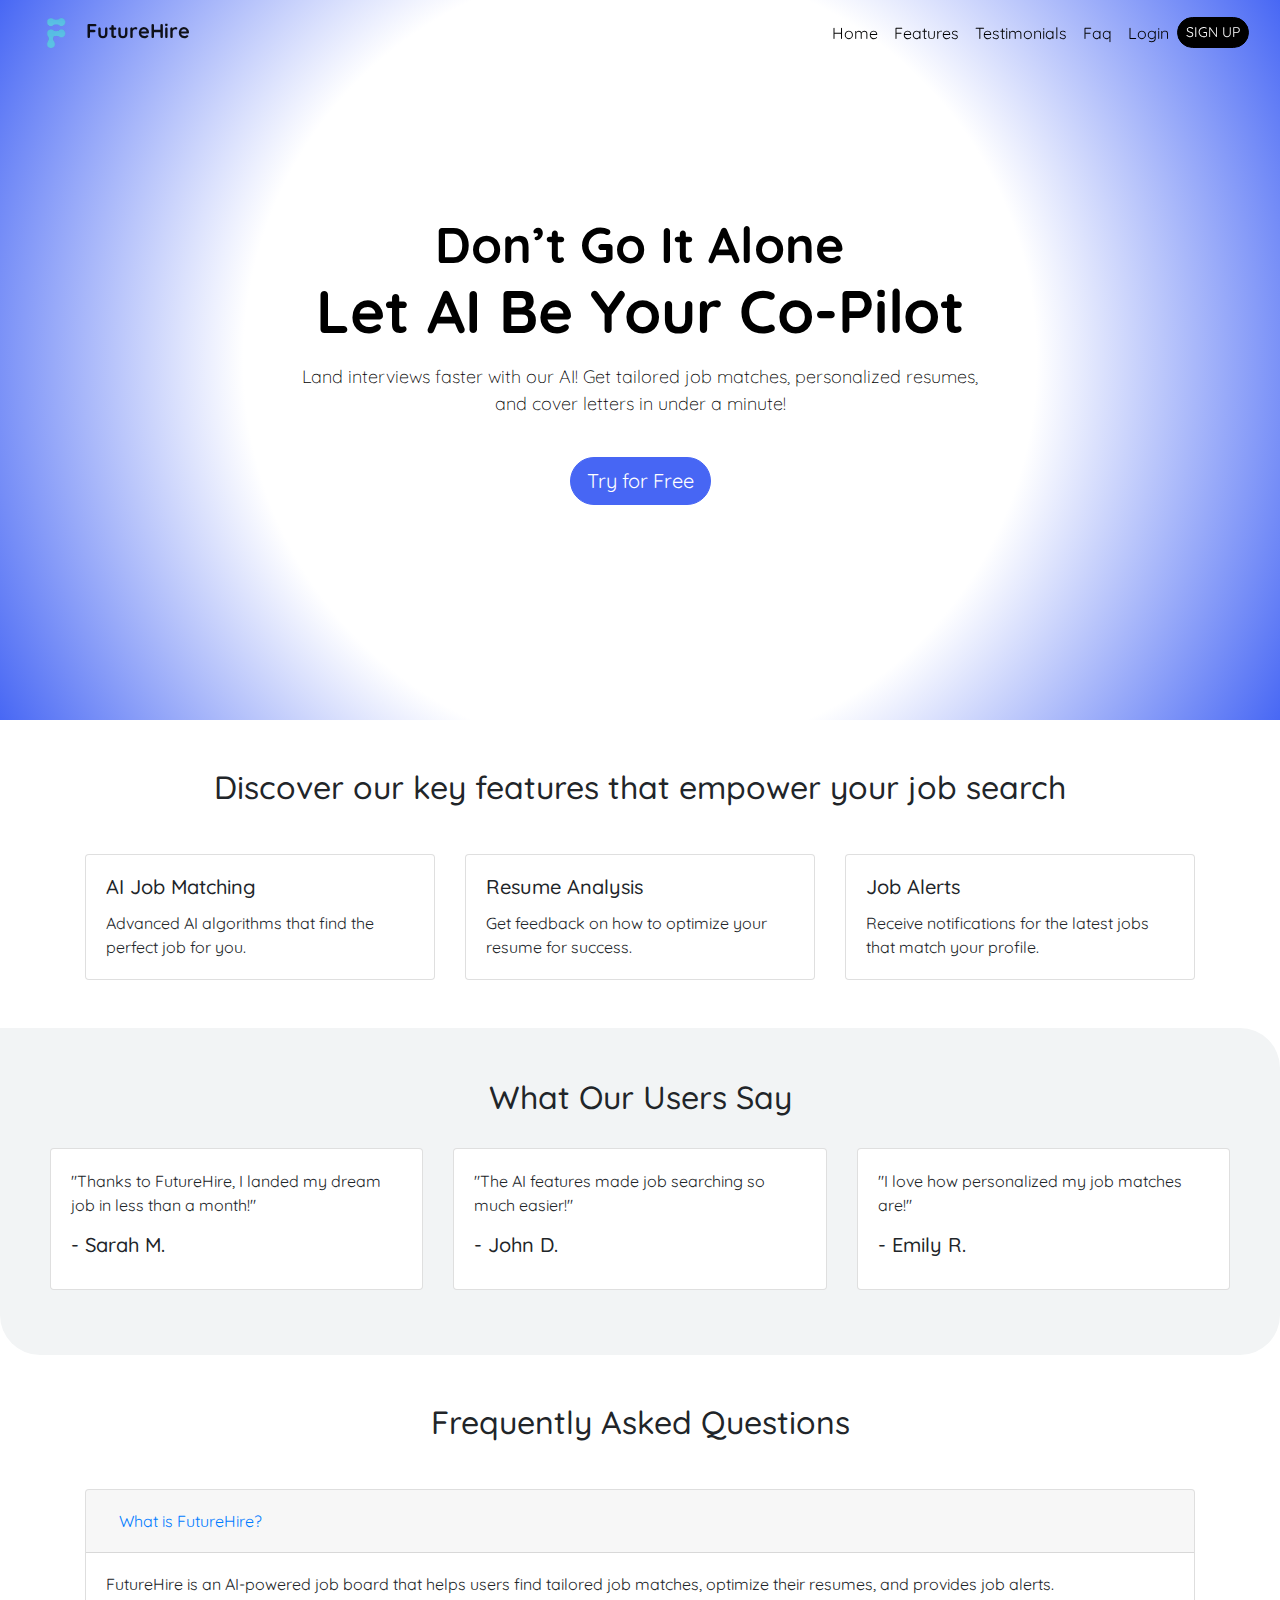
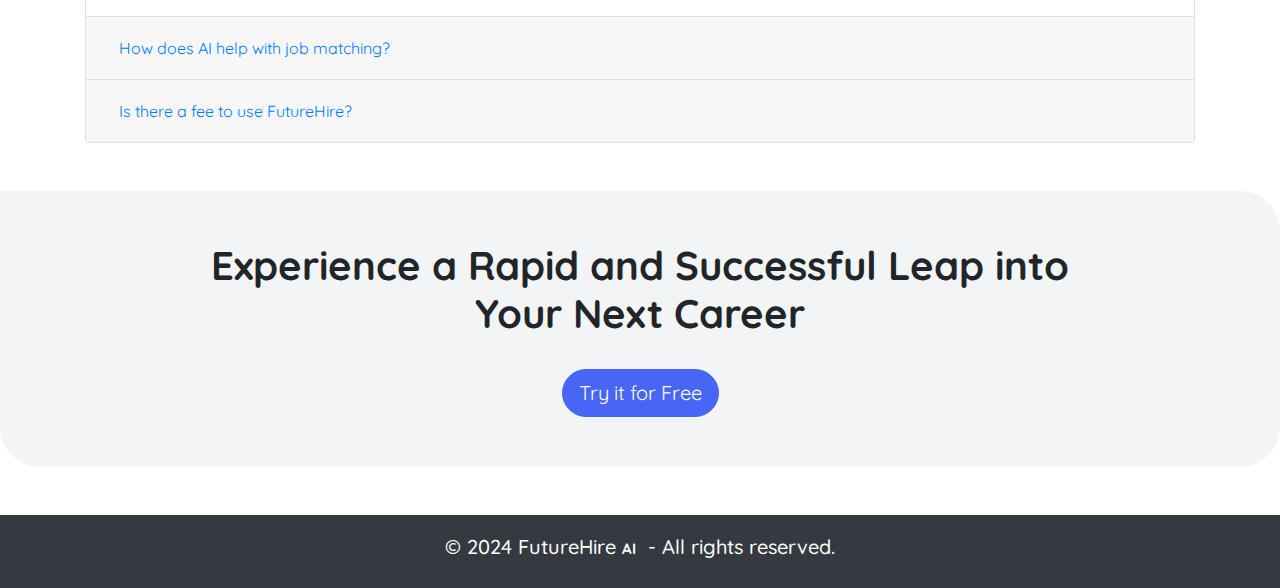
==== index.html @ 9bf900f0 "landing page" ====
<!DOCTYPE html>
<html lang="en">

<head>
    <meta charset="UTF-8">
    <meta name="viewport" content="width=device-width, initial-scale=1.0">
    <title>AI-Powered JobBoard</title>
    <link href="https://stackpath.bootstrapcdn.com/bootstrap/4.5.2/css/bootstrap.min.css" rel="stylesheet">
    <link rel="preconnect" href="https://fonts.googleapis.com">
    <link rel="preconnect" href="https://fonts.gstatic.com" crossorigin>
    <link href="https://fonts.googleapis.com/css2?family=Quicksand:wght@300..700&display=swap" rel="stylesheet">
    <link rel="stylesheet" href="./css/index.css">
</head>

<body>
    <div class="gradient-wrapper">
        <nav id="navbar" class="navbar navbar-expand-lg navbar-light sticky-top fixed-top">
            <div class="container container-nav">
                <a class="navbar-brand" href="#">
                    <img src="./images/logo.png" alt="logo" style="width: 50px; height: auto;">
                    <b>FutureHire</b></a>
                <button class="navbar-toggler" type="button" data-toggle="collapse" data-target="#navbarNav"
                    aria-controls="navbarNav" aria-expanded="false" aria-label="Toggle navigation">
                    <span class="navbar-toggler-icon"></span>
                </button>
                <div class="collapse navbar-collapse" id="navbarNav">
                    <ul class="navbar-nav ml-auto">
                        <li class="nav-item">
                            <a class="nav-link" href="#hero">Home</a>
                        </li>
                        <li class="nav-item">
                            <a class="nav-link" href="#features">Features</a>
                        </li>
                        <li class="nav-item">
                            <a class="nav-link" href="#testimonials">Testimonials</a>
                        </li>
                        <li class="nav-item">
                            <a class="nav-link" href="#faq">Faq</a>
                        </li>
                        <li class="nav-item">
                            <a class="nav-link" href="#">Login</a>
                        </li>
                        <li class="nav-item">
                            <a href="#" class="btn btn-sm rounded-pill mt-1 nav-signup-btn">
                                SIGN UP
                            </a>
                        </li>
                    </ul>
                </div>
            </div>
        </nav>

        <section id="hero" class="hero d-flex justify-content-center align-items-center">
            <div class="container text-center">
                <div class="row">
                    <div class="col-md-1"></div>
                    <div class="col-md">
                        <h1 class="display-4 font-weight-bold" style="font-size: 50px;">
                            Don’t Go It Alone<br>
                            <strong class="extra-bold">Let AI Be Your Co-Pilot</strong>
                        </h1>
                        <p class="lead mt-3" style="font-size: 24px;">
                            Land interviews faster with our AI! Get tailored job matches, personalized resumes, <br> and
                            cover letters in under a minute!
                        </p>
                        <a href="#" class="btn btn-primary btn-lg mt-4 rounded-pill"
                            style="background-color: #4766F4; border-color: #4766F4;">
                            Try for Free
                        </a>
                    </div>
                    <div class="col-md-1"></div>
                </div>
            </div>
        </section>
    </div>

    <section id="features" class="container my-4">
        <h2 class="text-center my-5">
            Discover our key features that empower your job search
        </h2>
        <div class="row">
            <div class="col-md-4">
                <div class="card">
                    <div class="card-body">
                        <h5 class="card-title">AI Job Matching</h5>
                        <p class="card-text">Advanced AI algorithms that find the perfect job for you.</p>
                    </div>
                </div>
            </div>
            <div class="col-md-4">
                <div class="card">
                    <div class="card-body">
                        <h5 class="card-title">Resume Analysis</h5>
                        <p class="card-text">Get feedback on how to optimize your resume for success.</p>
                    </div>
                </div>
            </div>
            <div class="col-md-4">
                <div class="card">
                    <div class="card-body">
                        <h5 class="card-title">Job Alerts</h5>
                        <p class="card-text">Receive notifications for the latest jobs that match your profile.</p>
                    </div>
                </div>
            </div>
        </div>
    </section>


    <section id="testimonials" class="container my-5 custom-container">
        <h2 class="text-center">What Our Users Say</h2>
        <div class="row mt-3">
            <div class="col-md-4 testimonial-card">
                <div class="card">
                    <div class="card-body">
                        <p class="card-text">"Thanks to FutureHire, I landed my dream job in less than a month!"</p>
                        <h5 class="card-title">- Sarah M.</h5>
                    </div>
                </div>
            </div>
            <div class="col-md-4 testimonial-card">
                <div class="card">
                    <div class="card-body">
                        <p class="card-text">"The AI features made job searching so much easier!"</p>
                        <h5 class="card-title">- John D.</h5>
                    </div>
                </div>
            </div>
            <div class="col-md-4 testimonial-card">
                <div class="card">
                    <div class="card-body">
                        <p class="card-text">"I love how personalized my job matches are!"</p>
                        <h5 class="card-title">- Emily R.</h5>
                    </div>
                </div>
            </div>
        </div>
    </section>

    <section id="faq" class="container my-5">
        <h2 class="text-center">Frequently Asked Questions</h2>
        <div class="accordion mt-5" id="faqAccordion">
            <div class="card">
                <div class="card-header faq-header" id="headingOne">
                    <h5 class="mb-0">
                        <button class="btn btn-link" type="button" data-toggle="collapse" data-target="#collapseOne"
                            aria-expanded="true" aria-controls="collapseOne">
                            What is FutureHire?
                        </button>
                    </h5>
                </div>

                <div id="collapseOne" class="collapse show" aria-labelledby="headingOne" data-parent="#faqAccordion">
                    <div class="card-body">
                        FutureHire is an AI-powered job board that helps users find tailored job matches, optimize their
                        resumes,
                        and provides job alerts.
                    </div>
                </div>
            </div>
            <div class="card">
                <div class="card-header faq-header" id="headingTwo">
                    <h5 class="mb-0">
                        <button class="btn btn-link collapsed" type="button" data-toggle="collapse"
                            data-target="#collapseTwo" aria-expanded="false" aria-controls="collapseTwo">
                            How does AI help with job matching?
                        </button>
                    </h5>
                </div>
                <div id="collapseTwo" class="collapse" aria-labelledby="headingTwo" data-parent="#faqAccordion">
                    <div class="card-body">
                        Our AI algorithms analyze your profile and match you with job opportunities that fit your skills
                        and
                        preferences.
                    </div>
                </div>
            </div>
            <div class="card">
                <div class="card-header faq-header" id="headingThree">
                    <h5 class="mb-0">
                        <button class="btn btn-link collapsed" type="button" data-toggle="collapse"
                            data-target="#collapseThree" aria-expanded="false" aria-controls="collapseThree">
                            Is there a fee to use FutureHire?
                        </button>
                    </h5>
                </div>
                <div id="collapseThree" class="collapse" aria-labelledby="headingThree" data-parent="#faqAccordion">
                    <div class="card-body">
                        No, FutureHire is free to use for job seekers.
                    </div>
                </div>
            </div>
        </div>
    </section>

    <section class="container text-center my-5 custom-container">
        <h1 class="font-weight-bold">Experience a Rapid and Successful Leap into <br> Your Next Career</h1>
        <a href="#" class="btn btn-primary btn-lg mt-4 rounded-pill"
            style="background-color: #4766F4; border-color: #4766F4;">
            Try it for Free
        </a>
    </section>

    <footer class="footer-custom text-center">
        <h5>&copy; 2024 FutureHire<span class="badge text-bg-secondary">AI</span> - All rights reserved.</h5>
    </footer>

    <script src="https://code.jquery.com/jquery-3.5.1.min.js"></script>
    <script src="https://cdn.jsdelivr.net/npm/@popperjs/core@2.9.2/dist/umd/popper.min.js"></script>
    <script src="https://stackpath.bootstrapcdn.com/bootstrap/4.5.2/js/bootstrap.min.js"></script>
    <script>
        $(document).ready(function () {
            $(window).scroll(function () {
                if ($(window).scrollTop() >= 50) {
                    $('#navbar').addClass('scrolled');
                } else {
                    $('#navbar').removeClass('scrolled');
                }
            });

            $('a.nav-link').on('click', function (event) {
                event.preventDefault();
                var target = $(this).attr('href');
                $('html, body').animate({
                    scrollTop: $(target).offset().top
                }, 500);
            });
        });
    </script>
</body>

</html>
---- css/index.css ----
body {
    font-family: "Quicksand", sans-serif;
    font-weight: 400;
}

.nav-signup-btn {
    background-color: #000;
    border-color: #000;
    color: #fff;
}

#navbar {
    position: fixed;
    top: 0;
    width: 100%;
    background-color: transparent;
    transition: background-color 0.5s ease;
}

.container-nav {
    max-width: 1300px;
}

.gradient-wrapper {
    transition: background-color 0.5s ease;
    background: hsla(0, 0%, 100%, 1);
    background: radial-gradient(circle, hsla(0, 0%, 100%, 1) 54%, hsla(229, 89%, 62%, 1) 100%);
    background: -moz-radial-gradient(circle, hsla(0, 0%, 100%, 1) 54%, hsla(229, 89%, 62%, 1) 100%);
    background: -webkit-radial-gradient(circle, hsla(0, 0%, 100%, 1) 54%, hsla(229, 89%, 62%, 1) 100%);
    filter: progid: DXImageTransform.Microsoft.gradient(startColorstr="#FFFFFF", endColorstr="#4766F4", GradientType=1);
}

.hero h1 {
    font-family: "Quicksand", sans-serif;
}

.navbar-light .navbar-nav .nav-link {
    color: #000;
}

.hero {
    height: 80vh;
    color: #000;
    text-align: center;
    padding: 60px 0;
}

.hero p {
    font-size: 18px !important;
}

#navbar.scrolled {
    background-color: #fff;
    box-shadow: 0 2px 10px rgba(0, 0, 0, 0.1);
}

.extra-bold {
    font-family: "Quicksand", sans-serif;
    font-weight: 700;
    font-size: 60px;
}

@media (max-width: 768px) {
    .hero h1 {
        font-size: 40px;
    }

    .hero p {
        font-size: 18px;
    }

    .custom-container{
        width: 90%;
    }
}

@media (max-width: 375px) {
    .hero h1 {
        font-size: 30px;
    }

    .hero p {
        font-size: 16px;
    }

    .custom-container{
        width: 90%;
    }
}

.footer-custom {
    background-color: #343a40;
    color: #fff;
    padding: 20px;
}

.testimonial-card {
    margin: 15px 0;
}

.faq-header {
    cursor: pointer;
}

.faq-header:hover {
    background-color: #f8f9fa;
}

.custom-container {
    background-color: #f2f4f5;
    max-width: 1300px;
    padding: 50px;
    -webkit-border-radius: 40px;
    -webkit-border-top-left-radius: 0;
    -moz-border-radius: 40px;
    -moz-border-radius-topleft: 0;
    border-radius: 40px;
    border-top-left-radius: 0;
}
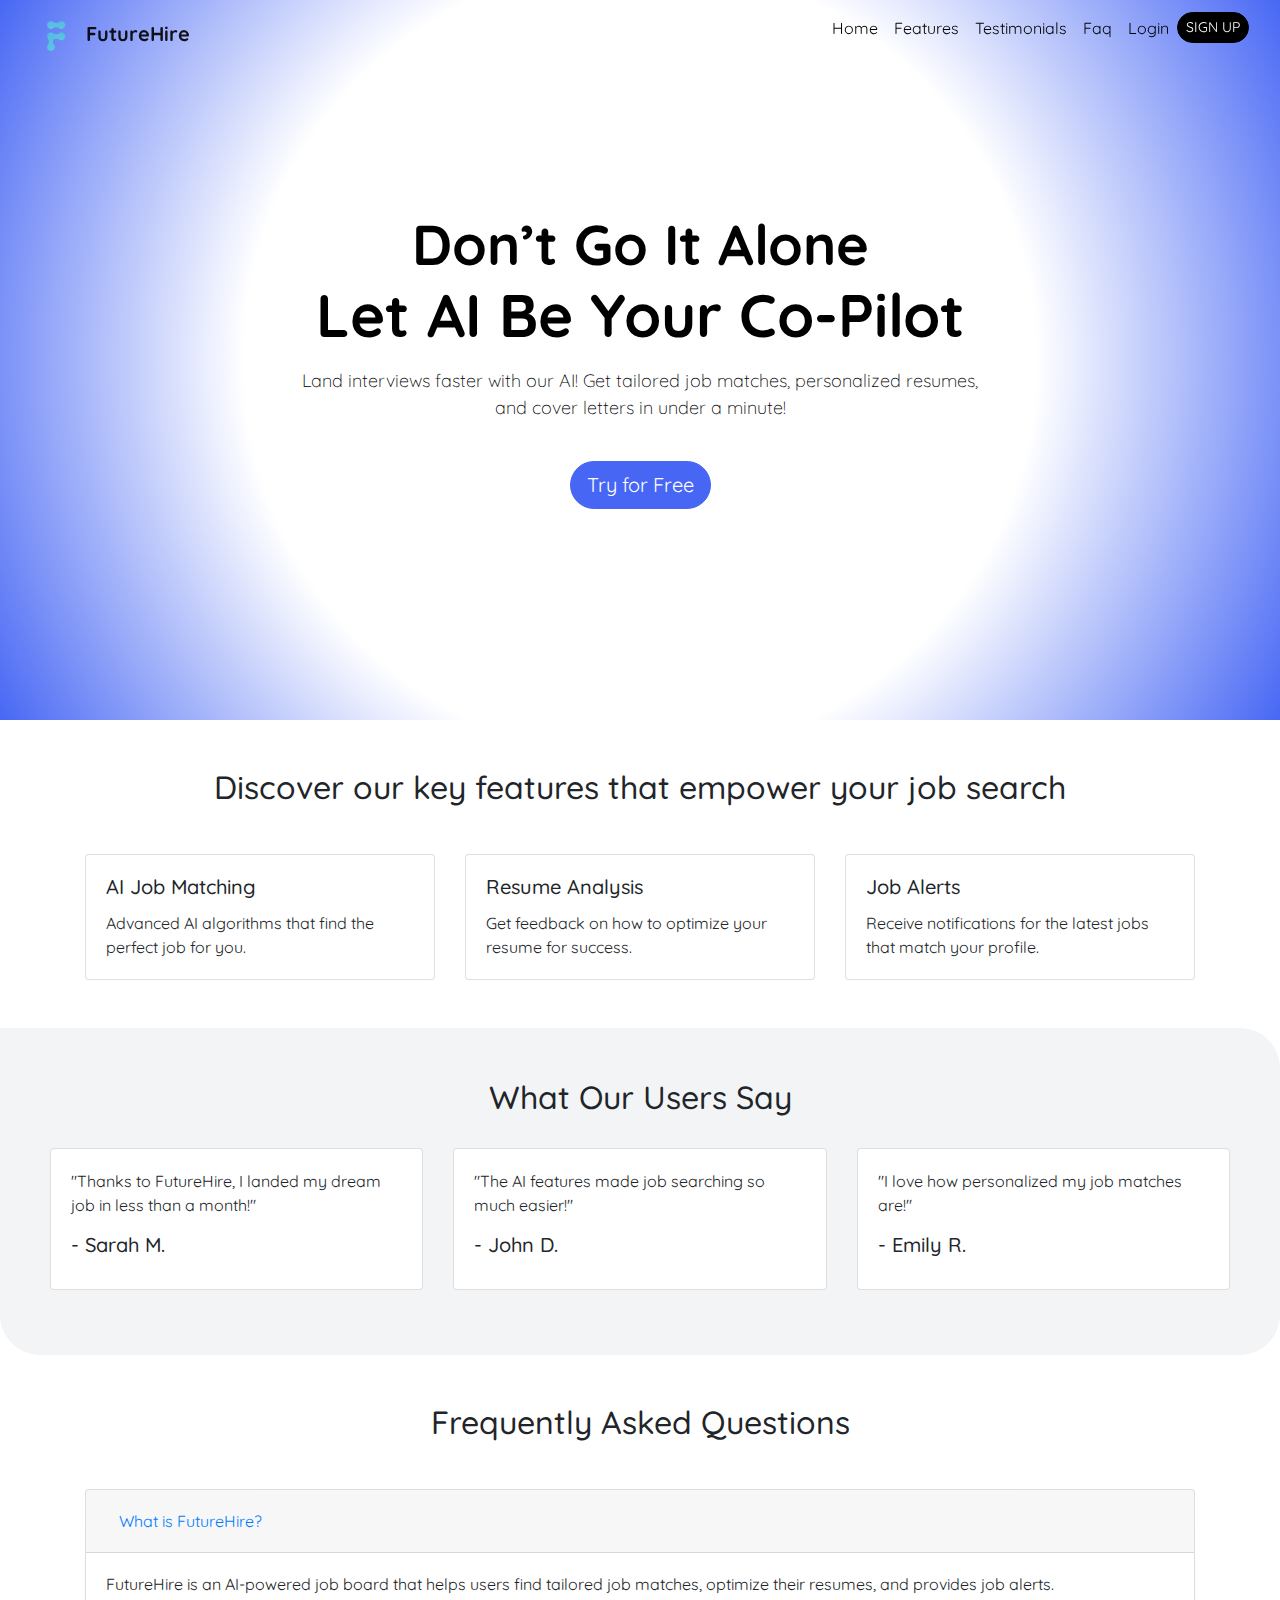
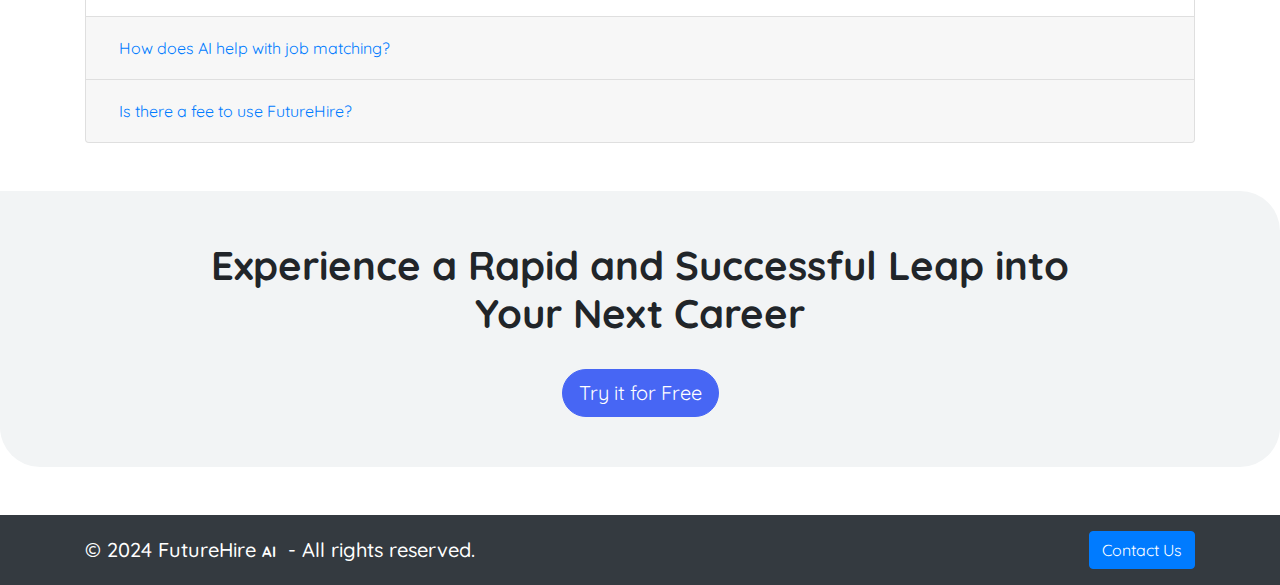
==== commit 77076b59: "minor changes for index, and register" ====
--- a/index.html
+++ b/index.html
@@ -1,232 +1,336 @@
 <!DOCTYPE html>
 <html lang="en">
-
-<head>
-    <meta charset="UTF-8">
-    <meta name="viewport" content="width=device-width, initial-scale=1.0">
+  <head>
+    <meta charset="UTF-8" />
+    <meta name="viewport" content="width=device-width, initial-scale=1.0" />
     <title>AI-Powered JobBoard</title>
-    <link href="https://stackpath.bootstrapcdn.com/bootstrap/4.5.2/css/bootstrap.min.css" rel="stylesheet">
-    <link rel="preconnect" href="https://fonts.googleapis.com">
-    <link rel="preconnect" href="https://fonts.gstatic.com" crossorigin>
-    <link href="https://fonts.googleapis.com/css2?family=Quicksand:wght@300..700&display=swap" rel="stylesheet">
-    <link rel="stylesheet" href="./css/index.css">
-</head>
-
-<body>
+    <link
+      href="https://stackpath.bootstrapcdn.com/bootstrap/4.5.2/css/bootstrap.min.css"
+      rel="stylesheet"
+    />
+    <link rel="preconnect" href="https://fonts.googleapis.com" />
+    <link rel="preconnect" href="https://fonts.gstatic.com" crossorigin />
+    <link
+      href="https://fonts.googleapis.com/css2?family=Quicksand:wght@300..700&display=swap"
+      rel="stylesheet"
+    />
+    <link rel="stylesheet" href="./css/index.css" />
+  </head>
+
+  <body>
     <div class="gradient-wrapper">
-        <nav id="navbar" class="navbar navbar-expand-lg navbar-light sticky-top fixed-top">
-            <div class="container container-nav">
-                <a class="navbar-brand" href="#">
-                    <img src="./images/logo.png" alt="logo" style="width: 50px; height: auto;">
-                    <b>FutureHire</b></a>
-                <button class="navbar-toggler" type="button" data-toggle="collapse" data-target="#navbarNav"
-                    aria-controls="navbarNav" aria-expanded="false" aria-label="Toggle navigation">
-                    <span class="navbar-toggler-icon"></span>
-                </button>
-                <div class="collapse navbar-collapse" id="navbarNav">
-                    <ul class="navbar-nav ml-auto">
-                        <li class="nav-item">
-                            <a class="nav-link" href="#hero">Home</a>
-                        </li>
-                        <li class="nav-item">
-                            <a class="nav-link" href="#features">Features</a>
-                        </li>
-                        <li class="nav-item">
-                            <a class="nav-link" href="#testimonials">Testimonials</a>
-                        </li>
-                        <li class="nav-item">
-                            <a class="nav-link" href="#faq">Faq</a>
-                        </li>
-                        <li class="nav-item">
-                            <a class="nav-link" href="#">Login</a>
-                        </li>
-                        <li class="nav-item">
-                            <a href="#" class="btn btn-sm rounded-pill mt-1 nav-signup-btn">
-                                SIGN UP
-                            </a>
-                        </li>
-                    </ul>
-                </div>
-            </div>
-        </nav>
-
-        <section id="hero" class="hero d-flex justify-content-center align-items-center">
-            <div class="container text-center">
-                <div class="row">
-                    <div class="col-md-1"></div>
-                    <div class="col-md">
-                        <h1 class="display-4 font-weight-bold" style="font-size: 50px;">
-                            Don’t Go It Alone<br>
-                            <strong class="extra-bold">Let AI Be Your Co-Pilot</strong>
-                        </h1>
-                        <p class="lead mt-3" style="font-size: 24px;">
-                            Land interviews faster with our AI! Get tailored job matches, personalized resumes, <br> and
-                            cover letters in under a minute!
-                        </p>
-                        <a href="#" class="btn btn-primary btn-lg mt-4 rounded-pill"
-                            style="background-color: #4766F4; border-color: #4766F4;">
-                            Try for Free
-                        </a>
-                    </div>
-                    <div class="col-md-1"></div>
-                </div>
-            </div>
-        </section>
+      <nav
+        id="navbar"
+        class="navbar navbar-expand-lg navbar-light sticky-top fixed-top"
+      >
+        <div class="container container-nav">
+          <a class="navbar-brand" href="#">
+            <img
+              src="./images/logo.png"
+              alt="logo"
+              style="width: 50px; height: auto"
+            />
+            <b>FutureHire</b></a
+          >
+          <button
+            class="navbar-toggler"
+            type="button"
+            data-toggle="collapse"
+            data-target="#navbarNav"
+            aria-controls="navbarNav"
+            aria-expanded="false"
+            aria-label="Toggle navigation"
+          >
+            <span class="navbar-toggler-icon"></span>
+          </button>
+          <div class="collapse navbar-collapse" id="navbarNav">
+            <ul class="navbar-nav ml-auto">
+              <li class="nav-item">
+                <a class="nav-link" href="#hero">Home</a>
+              </li>
+              <li class="nav-item">
+                <a class="nav-link" href="#features">Features</a>
+              </li>
+              <li class="nav-item">
+                <a class="nav-link" href="#testimonials">Testimonials</a>
+              </li>
+              <li class="nav-item">
+                <a class="nav-link" href="#faq">Faq</a>
+              </li>
+              <li class="nav-item">
+                <a>
+                  <p
+                    id="login"
+                    class="nav-link"
+                    onclick="window.location.href='login.html'"
+                  >
+                    Login
+                  </p>
+                </a>
+              </li>
+              <li class="nav-item">
+                <a
+                  href="./register.html"
+                  class="btn btn-sm rounded-pill mt-1 nav-signup-btn"
+                >
+                  SIGN UP
+                </a>
+              </li>
+            </ul>
+          </div>
+        </div>
+      </nav>
+
+      <section
+        id="hero"
+        class="hero d-flex justify-content-center align-items-center"
+      >
+        <div class="container text-center">
+          <div class="row">
+            <div class="col-md-1"></div>
+            <div class="col-md">
+              <h1 class="display-4 font-weight-bold">
+                Don’t Go It Alone<br />
+                <strong class="extra-bold">Let AI Be Your Co-Pilot</strong>
+              </h1>
+              <p class="lead mt-3">
+                Land interviews faster with our AI! Get tailored job matches,
+                personalized resumes, <br />
+                and cover letters in under a minute!
+              </p>
+              <a
+                href="#"
+                class="btn btn-primary btn-lg mt-4 rounded-pill"
+                style="background-color: #4766f4; border-color: #4766f4"
+              >
+                Try for Free
+              </a>
+            </div>
+            <div class="col-md-1"></div>
+          </div>
+        </div>
+      </section>
     </div>
 
     <section id="features" class="container my-4">
-        <h2 class="text-center my-5">
-            Discover our key features that empower your job search
-        </h2>
-        <div class="row">
-            <div class="col-md-4">
-                <div class="card">
-                    <div class="card-body">
-                        <h5 class="card-title">AI Job Matching</h5>
-                        <p class="card-text">Advanced AI algorithms that find the perfect job for you.</p>
-                    </div>
-                </div>
-            </div>
-            <div class="col-md-4">
-                <div class="card">
-                    <div class="card-body">
-                        <h5 class="card-title">Resume Analysis</h5>
-                        <p class="card-text">Get feedback on how to optimize your resume for success.</p>
-                    </div>
-                </div>
-            </div>
-            <div class="col-md-4">
-                <div class="card">
-                    <div class="card-body">
-                        <h5 class="card-title">Job Alerts</h5>
-                        <p class="card-text">Receive notifications for the latest jobs that match your profile.</p>
-                    </div>
-                </div>
-            </div>
-        </div>
+      <h2 class="text-center my-5">
+        Discover our key features that empower your job search
+      </h2>
+      <div class="row">
+        <div class="col-md-4">
+          <div class="card">
+            <div class="card-body">
+              <h5 class="card-title">AI Job Matching</h5>
+              <p class="card-text">
+                Advanced AI algorithms that find the perfect job for you.
+              </p>
+            </div>
+          </div>
+        </div>
+        <div class="col-md-4">
+          <div class="card">
+            <div class="card-body">
+              <h5 class="card-title">Resume Analysis</h5>
+              <p class="card-text">
+                Get feedback on how to optimize your resume for success.
+              </p>
+            </div>
+          </div>
+        </div>
+        <div class="col-md-4">
+          <div class="card">
+            <div class="card-body">
+              <h5 class="card-title">Job Alerts</h5>
+              <p class="card-text">
+                Receive notifications for the latest jobs that match your
+                profile.
+              </p>
+            </div>
+          </div>
+        </div>
+      </div>
     </section>
 
-
     <section id="testimonials" class="container my-5 custom-container">
-        <h2 class="text-center">What Our Users Say</h2>
-        <div class="row mt-3">
-            <div class="col-md-4 testimonial-card">
-                <div class="card">
-                    <div class="card-body">
-                        <p class="card-text">"Thanks to FutureHire, I landed my dream job in less than a month!"</p>
-                        <h5 class="card-title">- Sarah M.</h5>
-                    </div>
-                </div>
-            </div>
-            <div class="col-md-4 testimonial-card">
-                <div class="card">
-                    <div class="card-body">
-                        <p class="card-text">"The AI features made job searching so much easier!"</p>
-                        <h5 class="card-title">- John D.</h5>
-                    </div>
-                </div>
-            </div>
-            <div class="col-md-4 testimonial-card">
-                <div class="card">
-                    <div class="card-body">
-                        <p class="card-text">"I love how personalized my job matches are!"</p>
-                        <h5 class="card-title">- Emily R.</h5>
-                    </div>
-                </div>
-            </div>
-        </div>
+      <h2 class="text-center">What Our Users Say</h2>
+      <div class="row mt-3">
+        <div class="col-md-4 testimonial-card">
+          <div class="card">
+            <div class="card-body">
+              <p class="card-text">
+                "Thanks to FutureHire, I landed my dream job in less than a
+                month!"
+              </p>
+              <h5 class="card-title">- Sarah M.</h5>
+            </div>
+          </div>
+        </div>
+        <div class="col-md-4 testimonial-card">
+          <div class="card">
+            <div class="card-body">
+              <p class="card-text">
+                "The AI features made job searching so much easier!"
+              </p>
+              <h5 class="card-title">- John D.</h5>
+            </div>
+          </div>
+        </div>
+        <div class="col-md-4 testimonial-card">
+          <div class="card">
+            <div class="card-body">
+              <p class="card-text">
+                "I love how personalized my job matches are!"
+              </p>
+              <h5 class="card-title">- Emily R.</h5>
+            </div>
+          </div>
+        </div>
+      </div>
     </section>
 
     <section id="faq" class="container my-5">
-        <h2 class="text-center">Frequently Asked Questions</h2>
-        <div class="accordion mt-5" id="faqAccordion">
-            <div class="card">
-                <div class="card-header faq-header" id="headingOne">
-                    <h5 class="mb-0">
-                        <button class="btn btn-link" type="button" data-toggle="collapse" data-target="#collapseOne"
-                            aria-expanded="true" aria-controls="collapseOne">
-                            What is FutureHire?
-                        </button>
-                    </h5>
-                </div>
-
-                <div id="collapseOne" class="collapse show" aria-labelledby="headingOne" data-parent="#faqAccordion">
-                    <div class="card-body">
-                        FutureHire is an AI-powered job board that helps users find tailored job matches, optimize their
-                        resumes,
-                        and provides job alerts.
-                    </div>
-                </div>
-            </div>
-            <div class="card">
-                <div class="card-header faq-header" id="headingTwo">
-                    <h5 class="mb-0">
-                        <button class="btn btn-link collapsed" type="button" data-toggle="collapse"
-                            data-target="#collapseTwo" aria-expanded="false" aria-controls="collapseTwo">
-                            How does AI help with job matching?
-                        </button>
-                    </h5>
-                </div>
-                <div id="collapseTwo" class="collapse" aria-labelledby="headingTwo" data-parent="#faqAccordion">
-                    <div class="card-body">
-                        Our AI algorithms analyze your profile and match you with job opportunities that fit your skills
-                        and
-                        preferences.
-                    </div>
-                </div>
-            </div>
-            <div class="card">
-                <div class="card-header faq-header" id="headingThree">
-                    <h5 class="mb-0">
-                        <button class="btn btn-link collapsed" type="button" data-toggle="collapse"
-                            data-target="#collapseThree" aria-expanded="false" aria-controls="collapseThree">
-                            Is there a fee to use FutureHire?
-                        </button>
-                    </h5>
-                </div>
-                <div id="collapseThree" class="collapse" aria-labelledby="headingThree" data-parent="#faqAccordion">
-                    <div class="card-body">
-                        No, FutureHire is free to use for job seekers.
-                    </div>
-                </div>
-            </div>
-        </div>
+      <h2 class="text-center">Frequently Asked Questions</h2>
+      <div class="accordion mt-5" id="faqAccordion">
+        <div class="card">
+          <div class="card-header faq-header" id="headingOne">
+            <h5 class="mb-0">
+              <button
+                class="btn btn-link"
+                type="button"
+                data-toggle="collapse"
+                data-target="#collapseOne"
+                aria-expanded="true"
+                aria-controls="collapseOne"
+              >
+                What is FutureHire?
+              </button>
+            </h5>
+          </div>
+
+          <div
+            id="collapseOne"
+            class="collapse show"
+            aria-labelledby="headingOne"
+            data-parent="#faqAccordion"
+          >
+            <div class="card-body">
+              FutureHire is an AI-powered job board that helps users find
+              tailored job matches, optimize their resumes, and provides job
+              alerts.
+            </div>
+          </div>
+        </div>
+        <div class="card">
+          <div class="card-header faq-header" id="headingTwo">
+            <h5 class="mb-0">
+              <button
+                class="btn btn-link collapsed"
+                type="button"
+                data-toggle="collapse"
+                data-target="#collapseTwo"
+                aria-expanded="false"
+                aria-controls="collapseTwo"
+              >
+                How does AI help with job matching?
+              </button>
+            </h5>
+          </div>
+          <div
+            id="collapseTwo"
+            class="collapse"
+            aria-labelledby="headingTwo"
+            data-parent="#faqAccordion"
+          >
+            <div class="card-body">
+              Our AI algorithms analyze your profile and match you with job
+              opportunities that fit your skills and preferences.
+            </div>
+          </div>
+        </div>
+        <div class="card">
+          <div class="card-header faq-header" id="headingThree">
+            <h5 class="mb-0">
+              <button
+                class="btn btn-link collapsed"
+                type="button"
+                data-toggle="collapse"
+                data-target="#collapseThree"
+                aria-expanded="false"
+                aria-controls="collapseThree"
+              >
+                Is there a fee to use FutureHire?
+              </button>
+            </h5>
+          </div>
+          <div
+            id="collapseThree"
+            class="collapse"
+            aria-labelledby="headingThree"
+            data-parent="#faqAccordion"
+          >
+            <div class="card-body">
+              No, FutureHire is free to use for job seekers.
+            </div>
+          </div>
+        </div>
+      </div>
     </section>
 
     <section class="container text-center my-5 custom-container">
-        <h1 class="font-weight-bold">Experience a Rapid and Successful Leap into <br> Your Next Career</h1>
-        <a href="#" class="btn btn-primary btn-lg mt-4 rounded-pill"
-            style="background-color: #4766F4; border-color: #4766F4;">
-            Try it for Free
-        </a>
+      <h1 class="font-weight-bold">
+        Experience a Rapid and Successful Leap into <br />
+        Your Next Career
+      </h1>
+      <a
+        href="#"
+        class="btn btn-primary btn-lg mt-4 rounded-pill"
+        style="background-color: #4766f4; border-color: #4766f4"
+      >
+        Try it for Free
+      </a>
     </section>
 
-    <footer class="footer-custom text-center">
-        <h5>&copy; 2024 FutureHire<span class="badge text-bg-secondary">AI</span> - All rights reserved.</h5>
+    <footer class="footer-custom text-center py-3">
+      <div class="container d-flex justify-content-between align-items-center">
+        <h5 class="mb-0">
+          &copy; 2024 FutureHire<span class="badge text-bg-secondary ms-1"
+            >AI</span
+          >
+          - All rights reserved.
+        </h5>
+        <button
+          class="btn btn-primary"
+          onclick="location.href='ContactUs.html'"
+        >
+          Contact Us
+        </button>
+      </div>
     </footer>
 
     <script src="https://code.jquery.com/jquery-3.5.1.min.js"></script>
     <script src="https://cdn.jsdelivr.net/npm/@popperjs/core@2.9.2/dist/umd/popper.min.js"></script>
     <script src="https://stackpath.bootstrapcdn.com/bootstrap/4.5.2/js/bootstrap.min.js"></script>
     <script>
-        $(document).ready(function () {
-            $(window).scroll(function () {
-                if ($(window).scrollTop() >= 50) {
-                    $('#navbar').addClass('scrolled');
-                } else {
-                    $('#navbar').removeClass('scrolled');
-                }
-            });
-
-            $('a.nav-link').on('click', function (event) {
-                event.preventDefault();
-                var target = $(this).attr('href');
-                $('html, body').animate({
-                    scrollTop: $(target).offset().top
-                }, 500);
-            });
+      $(document).ready(function () {
+        $(window).scroll(function () {
+          if ($(window).scrollTop() >= 50) {
+            $("#navbar").addClass("scrolled");
+          } else {
+            $("#navbar").removeClass("scrolled");
+          }
         });
+
+        $("a.nav-link").on("click", function (event) {
+          event.preventDefault();
+          var target = $(this).attr("href");
+          $("html, body").animate(
+            {
+              scrollTop: $(target).offset().top,
+            },
+            500
+          );
+        });
+      });
     </script>
-</body>
-
+  </body>
 </html>
--- a/css/index.css
+++ b/css/index.css
@@ -117,3 +117,4 @@
     border-radius: 40px;
     border-top-left-radius: 0;
 }
+
